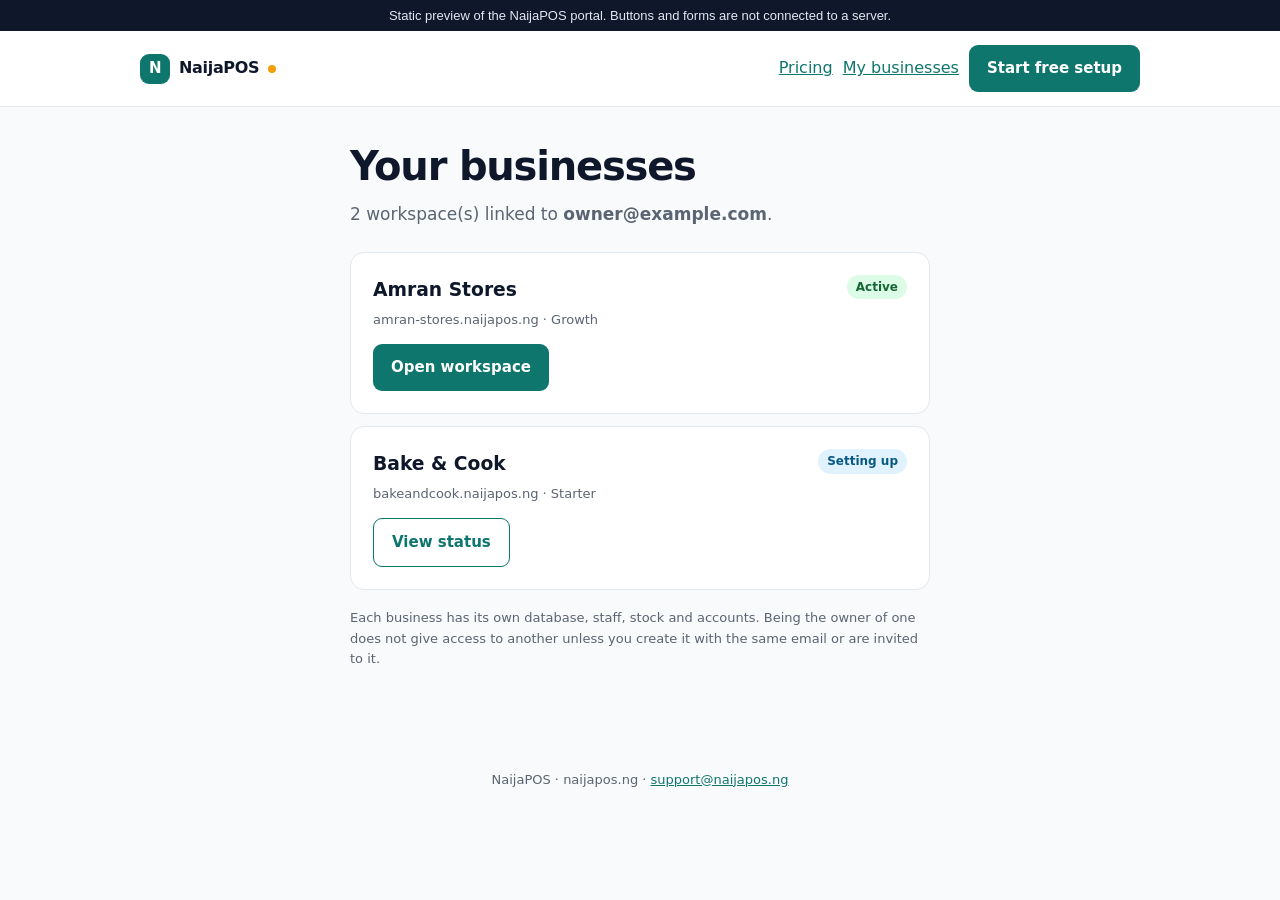
==== businesses/index.html @ 7d65c4f7 "NaijaPOS portal preview (static demo)" ====
<!doctype html>
<html lang="en">
<head>
<meta charset="utf-8" />
<meta name="viewport" content="width=device-width, initial-scale=1" />
<title>My businesses · NaijaPOS</title>
<style>
  :root{--p:#0F766E;--a:#F59E0B;--ink:#0f172a;--muted:#5b6472;--line:#e2e8f0;--bg:#f8fafc}
  *{box-sizing:border-box}
  body{margin:0;font-family:Inter,Segoe UI,system-ui,-apple-system,sans-serif;color:var(--ink);background:var(--bg);line-height:1.55}
  a{color:var(--p)}
  header{background:#fff;border-bottom:1px solid var(--line)}
  .bar{max-width:1040px;margin:0 auto;padding:14px 20px;display:flex;align-items:center;justify-content:space-between;gap:16px}
  .logo{display:flex;align-items:center;gap:9px;font-weight:800;letter-spacing:-.02em;text-decoration:none;color:var(--ink)}
  .logo span.dot{width:8px;height:8px;border-radius:50%;background:var(--a);display:inline-block}
  .logo .mark{width:30px;height:30px;border-radius:9px;background:var(--p);color:#fff;display:grid;place-items:center;font-size:15px;font-weight:800}
  main{padding:36px 20px 64px}
  .wrap{max-width:1040px;margin:0 auto}
  .narrow{max-width:620px;margin:0 auto}
  h1{font-size:clamp(26px,4vw,40px);line-height:1.15;letter-spacing:-.03em;margin:0 0 12px}
  h2{letter-spacing:-.02em;margin:0 0 12px}
  p.lead{color:var(--muted);font-size:17px;margin:0 0 24px}
  .card{background:#fff;border:1px solid var(--line);border-radius:14px;padding:22px}
  .grid{display:grid;gap:16px}
  @media(min-width:760px){.plans{grid-template-columns:repeat(3,1fr)}.two{grid-template-columns:1.1fr .9fr;align-items:start}}
  .plan{display:flex;flex-direction:column;gap:10px}
  .plan .price{font-size:28px;font-weight:800;letter-spacing:-.03em}
  .plan .price small{font-size:13px;font-weight:500;color:var(--muted)}
  .plan ul{margin:0;padding-left:18px;color:var(--muted);font-size:14px}
  .plan.feat{border-color:var(--p);box-shadow:0 0 0 3px color-mix(in srgb, var(--p) 12%, transparent)}
  .tag{display:inline-block;font-size:11px;font-weight:700;letter-spacing:.06em;text-transform:uppercase;color:var(--p)}
  label{display:block;font-weight:600;font-size:14px;margin:14px 0 6px}
  input,select{width:100%;padding:11px 12px;border:1px solid #cbd5e1;border-radius:9px;font-size:15px;background:#fff}
  input:focus,select:focus{outline:2px solid color-mix(in srgb, var(--p) 35%, transparent);border-color:var(--p)}
  .hint{font-size:13px;color:var(--muted);margin-top:6px}
  button,.btn{display:inline-block;background:var(--p);color:#fff;border:0;border-radius:9px;padding:12px 18px;font-size:15px;font-weight:700;cursor:pointer;text-decoration:none}
  button:hover,.btn:hover{filter:brightness(.94)}
  .btn.secondary{background:#fff;color:var(--p);border:1px solid var(--p)}
  .row{display:flex;gap:10px;flex-wrap:wrap;align-items:center}
  .badge{display:inline-block;padding:3px 9px;border-radius:999px;font-size:12px;font-weight:700}
  .badge.ok{background:#dcfce7;color:#166534}.badge.wait{background:#fef3c7;color:#92400e}.badge.bad{background:#fee2e2;color:#991b1b}.badge.info{background:#e0f2fe;color:#075985}
  .alert{border-radius:10px;padding:12px 14px;font-size:14px;margin:0 0 16px}
  .alert.err{background:#fee2e2;color:#991b1b}.alert.ok{background:#dcfce7;color:#166534}
  table{width:100%;border-collapse:collapse;font-size:14px;background:#fff}
  th,td{text-align:left;padding:10px 12px;border-bottom:1px solid var(--line);vertical-align:top}
  th{font-size:12px;text-transform:uppercase;letter-spacing:.05em;color:var(--muted)}
  code{background:#0f172a;color:#e2e8f0;padding:2px 6px;border-radius:6px;font-size:13px}
  footer{color:var(--muted);font-size:13px;padding:24px 20px;text-align:center}
  .kv{display:grid;grid-template-columns:140px 1fr;gap:8px 12px;font-size:14px}
  .kv dt{color:var(--muted)}.kv dd{margin:0;font-weight:600}
  details summary{cursor:pointer;font-weight:600;font-size:14px;color:var(--muted)}
</style>
</head>
<body><div style="background:#0f172a;color:#e2e8f0;padding:8px 16px;text-align:center;font:13px Inter,Segoe UI,sans-serif">Static preview of the NaijaPOS portal. Buttons and forms are not connected to a server.</div>
<header><div class="bar">
  <a class="logo" href="/"><span class="mark">N</span>NaijaPOS<span class="dot"></span></a>
  <nav class="row"><a href="/#pricing">Pricing</a><a href="/businesses">My businesses</a><a class="btn" href="/signup">Start free setup</a></nav>
</div></header>
<main class="narrow">
      <h1>Your businesses</h1>
      <p class="lead">2 workspace(s) linked to <strong>owner@example.com</strong>.</p>
      
        <div class="card" style="margin-bottom:12px">
          <div class="row" style="justify-content:space-between;align-items:flex-start">
            <div>
              <h3 style="margin:0 0 4px">Amran Stores</h3>
              <div class="hint">amran-stores.naijapos.ng · Growth</div>
            </div>
            <span class="badge ok">Active</span>
          </div>
          <div class="row" style="margin-top:14px"><a class="btn" href="https://amran-stores.naijapos.ng">Open workspace</a></div>
        </div>
        <div class="card" style="margin-bottom:12px">
          <div class="row" style="justify-content:space-between;align-items:flex-start">
            <div>
              <h3 style="margin:0 0 4px">Bake &amp; Cook</h3>
              <div class="hint">bakeandcook.naijapos.ng · Starter</div>
            </div>
            <span class="badge info">Setting up</span>
          </div>
          <div class="row" style="margin-top:14px"><a class="btn secondary" href="/status/demo-provisioning">View status</a></div>
        </div>
      <p class="hint" style="margin-top:18px">
        Each business has its own database, staff, stock and accounts.
        Being the owner of one does not give access to another unless you create it
        with the same email or are invited to it.
      </p></main>
<footer>NaijaPOS · naijapos.ng · <a href="mailto:support@naijapos.ng">support@naijapos.ng</a></footer>
</body></html>
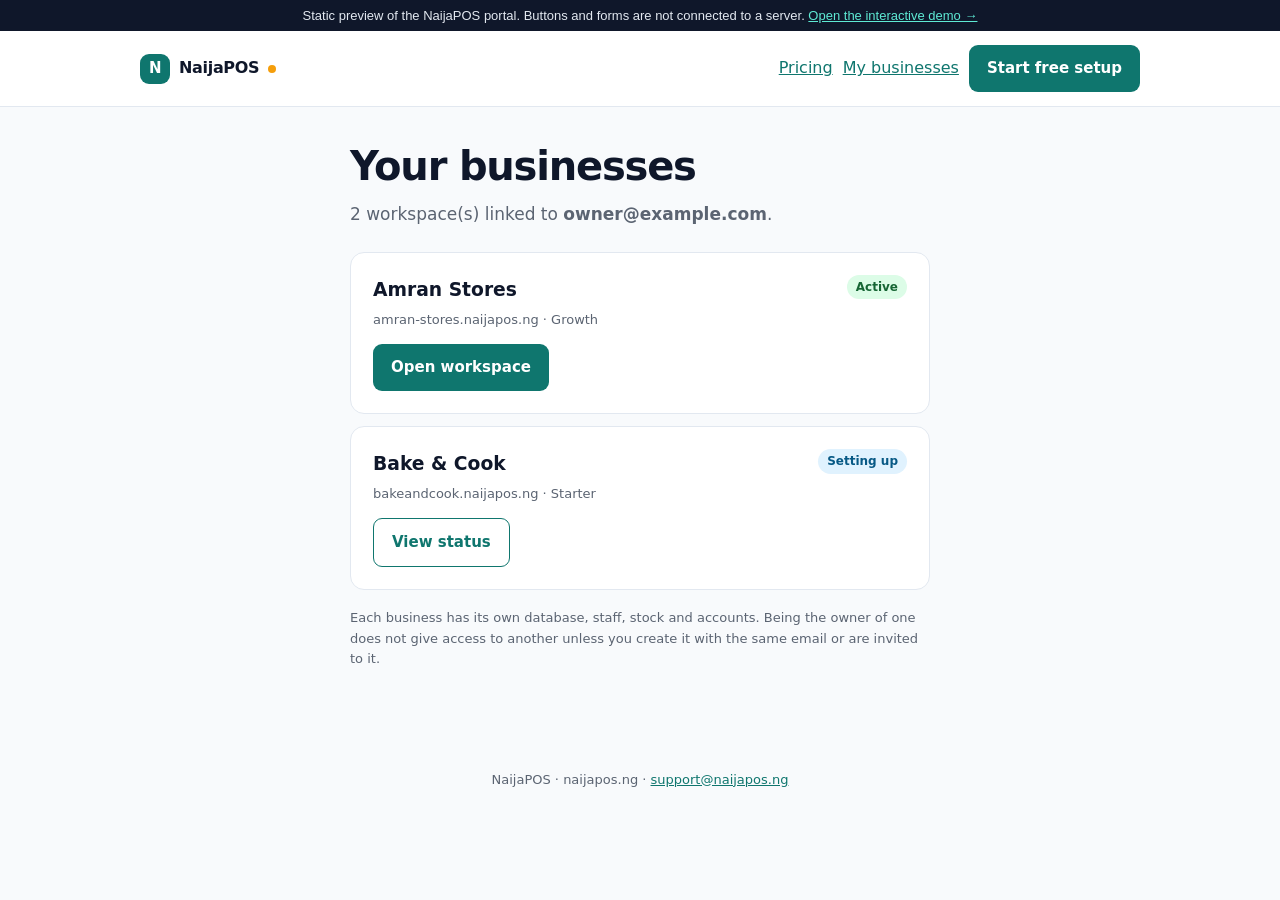
==== commit d5053670: "Preview update 2026-11-18 21:31 UTC" ====
--- a/businesses/index.html
+++ b/businesses/index.html
@@ -51,10 +51,10 @@
   details summary{cursor:pointer;font-weight:600;font-size:14px;color:var(--muted)}
 </style>
 </head>
-<body><div style="background:#0f172a;color:#e2e8f0;padding:8px 16px;text-align:center;font:13px Inter,Segoe UI,sans-serif">Static preview of the NaijaPOS portal. Buttons and forms are not connected to a server.</div>
+<body><div style="background:#0f172a;color:#e2e8f0;padding:8px 16px;text-align:center;font:13px Inter,Segoe UI,sans-serif">Static preview of the NaijaPOS portal. Buttons and forms are not connected to a server. <a style="color:#5eead4" href="/naijapos-preview/demo/">Open the interactive demo &rarr;</a></div>
 <header><div class="bar">
-  <a class="logo" href="/"><span class="mark">N</span>NaijaPOS<span class="dot"></span></a>
-  <nav class="row"><a href="/#pricing">Pricing</a><a href="/businesses">My businesses</a><a class="btn" href="/signup">Start free setup</a></nav>
+  <a class="logo" href="/naijapos-preview/"><span class="mark">N</span>NaijaPOS<span class="dot"></span></a>
+  <nav class="row"><a href="/naijapos-preview/#pricing">Pricing</a><a href="/naijapos-preview/businesses">My businesses</a><a class="btn" href="/naijapos-preview/signup">Start free setup</a></nav>
 </div></header>
 <main class="narrow">
       <h1>Your businesses</h1>
@@ -78,7 +78,7 @@
             </div>
             <span class="badge info">Setting up</span>
           </div>
-          <div class="row" style="margin-top:14px"><a class="btn secondary" href="/status/demo-provisioning">View status</a></div>
+          <div class="row" style="margin-top:14px"><a class="btn secondary" href="/naijapos-preview/status/demo-provisioning">View status</a></div>
         </div>
       <p class="hint" style="margin-top:18px">
         Each business has its own database, staff, stock and accounts.
